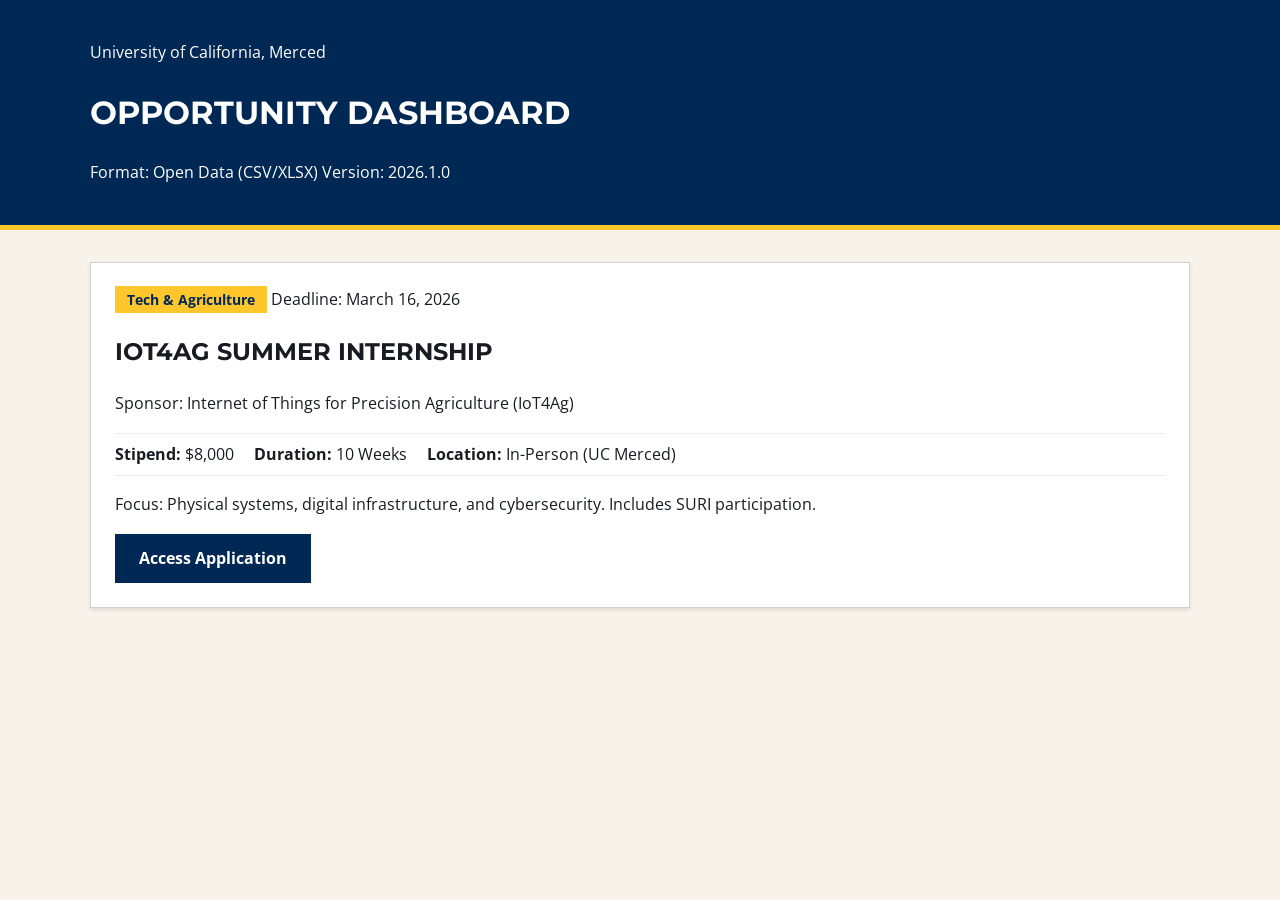
==== template/index.html @ 47c2f77b "Formatted" ====
<!DOCTYPE html>
<html lang="en">
<head>
    <meta charset="UTF-8">
    <meta name="viewport" content="width=device-width, initial-scale=1.0">
    <link rel="stylesheet" href="style.css">
    <link href="https://fonts.googleapis.com/css2?family=Montserrat:wght@700&family=Open+Sans&display=swap" rel="stylesheet">
    <title>UC Merced | Student Opportunity Dashboard</title>
</head>
<body>
    <header class="ucm-header">
        <div class="ucm-container">
            <span class="brand-accent">University of California, Merced</span>
            <h1>Opportunity Dashboard</h1>
            <nav class="metadata-info">
                <span>Format: Open Data (CSV/XLSX)</span>
                <span>Version: 2026.1.0</span>
            </nav>
        </div>
    </header>

    <main class="ucm-container">
        <div id="opportunity-grid">
            <article class="opportunity-card">
                <header class="card-meta">
                    <span class="field-tag">Tech & Agriculture</span>
                    <span class="date-tag">Deadline: March 16, 2026</span>
                </header>
                <h2>IoT4Ag Summer Internship</h2>
                <p class="sponsor-text">Sponsor: Internet of Things for Precision Agriculture (IoT4Ag)</p>
                
                <div class="data-points">
                    <div class="data-item"><strong>Stipend:</strong> $8,000</div>
                    <div class="data-item"><strong>Duration:</strong> 10 Weeks</div>
                    <div class="data-item"><strong>Location:</strong> In-Person (UC Merced)</div>
                </div>

                <p class="description">Focus: Physical systems, digital infrastructure, and cybersecurity. Includes SURI participation.</p>
                <a href="#" class="btn-primary">Access Application</a>
            </article>
        </div>
    </main>
</body>
</html>
---- template/style.css ----
:root {
    --ucm-blue: #002855;
    --ucm-gold: #FFC72C;
    --ucm-tan: #F7F3EB;
    --ucm-white: #FFFFFF;
    --text-primary: #181B21;
}

body {
    background-color: var(--ucm-tan);
    color: var(--text-primary);
    font-family: 'Open Sans', sans-serif;
    line-height: 1.6;
    margin: 0;
}

.ucm-header {
    background-color: var(--ucm-blue);
    color: var(--ucm-white);
    padding: 2.5rem 0;
    border-bottom: 5px solid var(--ucm-gold);
}

.ucm-container {
    width: 90%;
    max-width: 1100px;
    margin: 0 auto;
}

h1, h2 {
    font-family: 'Montserrat', sans-serif;
    text-transform: uppercase;
}

.opportunity-card {
    background: var(--ucm-white);
    border: 1px solid #D1D1D1;
    padding: 1.5rem;
    margin-top: 2rem;
    box-shadow: 0 2px 4px rgba(0,0,0,0.1);
}

.field-tag {
    background: var(--ucm-gold);
    color: var(--ucm-blue);
    padding: 0.25rem 0.75rem;
    font-weight: 700;
    font-size: 0.85rem;
}

.data-points {
    display: flex;
    gap: 20px;
    margin: 1rem 0;
    padding: 0.5rem 0;
    border-top: 1px solid #EEE;
    border-bottom: 1px solid #EEE;
}

.btn-primary {
    display: inline-block;
    background-color: var(--ucm-blue);
    color: white;
    padding: 0.75rem 1.5rem;
    text-decoration: none;
    font-weight: 700;
    transition: background 0.3s ease;
}

.btn-primary:hover {
    background-color: #003d80;
}
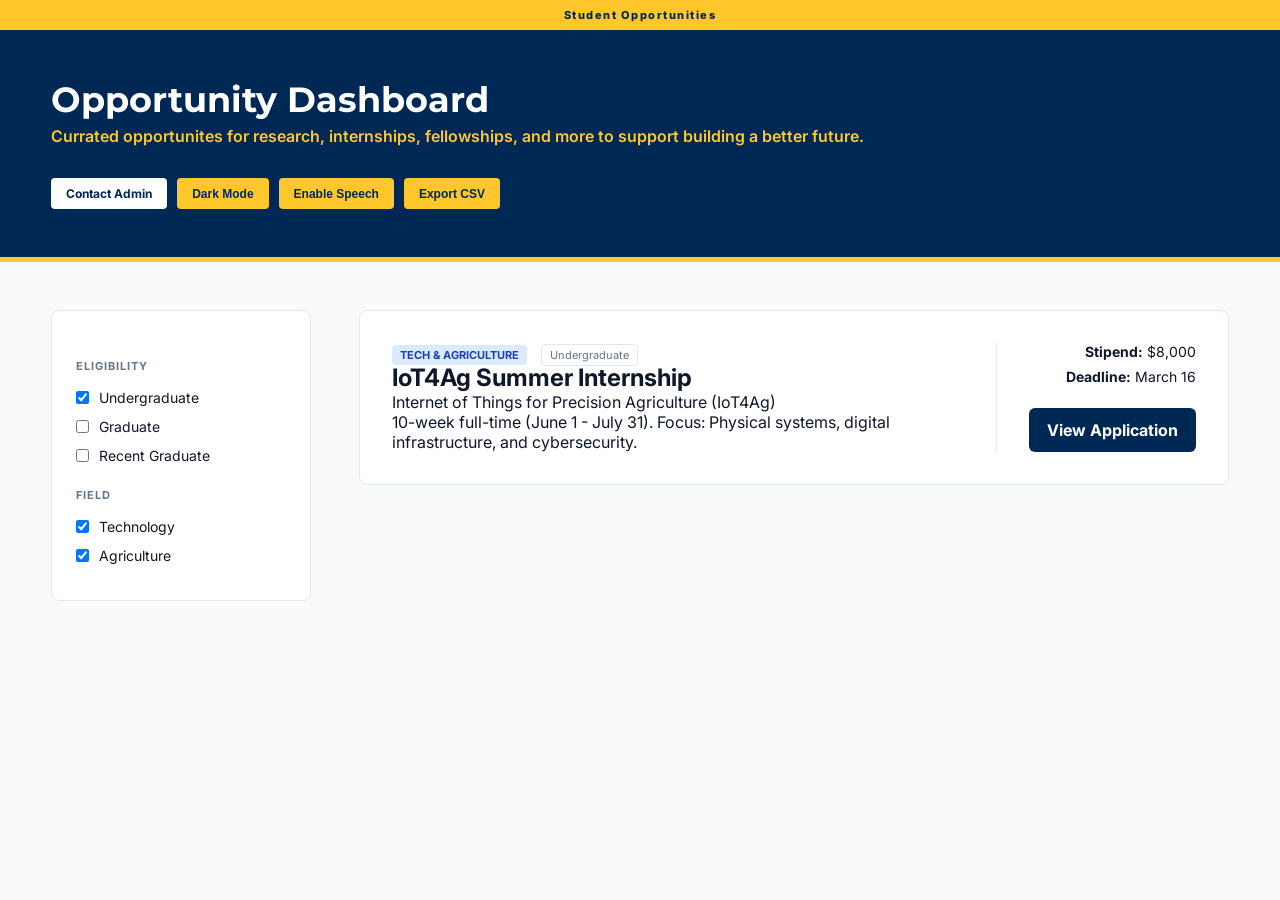
==== commit 39a31bf8: "Added dashboard and preliminary accessability features" ====
--- a/template/index.html
+++ b/template/index.html
@@ -4,41 +4,62 @@
     <meta charset="UTF-8">
     <meta name="viewport" content="width=device-width, initial-scale=1.0">
     <link rel="stylesheet" href="style.css">
-    <link href="https://fonts.googleapis.com/css2?family=Montserrat:wght@700&family=Open+Sans&display=swap" rel="stylesheet">
-    <title>UC Merced | Student Opportunity Dashboard</title>
+    <link href="https://fonts.googleapis.com/css2?family=Inter:wght@400;500;600;700&family=Montserrat:wght@700&display=swap" rel="stylesheet">
+    <title>Opportunity Dashboard | 2026</title>
 </head>
 <body>
-    <header class="ucm-header">
-        <div class="ucm-container">
-            <span class="brand-accent">University of California, Merced</span>
-            <h1>Opportunity Dashboard</h1>
-            <nav class="metadata-info">
-                <span>Format: Open Data (CSV/XLSX)</span>
-                <span>Version: 2026.1.0</span>
-            </nav>
+    <div class="logo-bar">Student Opportunities</div>
+
+    <header class="ucm-hero-block">
+        <div class="container hero-flex">
+            <div class="title-section">
+                <h1>Opportunity Dashboard</h1>
+                <p class="curated-text">Currated opportunites for research, internships, fellowships, and more to support building a better future.</p>
+            </div>
+            <div class="a11y-toolbar">
+                <a href="mailto:admin@ucmerced.edu" class="btn-a11y contact-btn">Contact Admin</a>
+                <button onclick="toggleDarkMode()" id="theme-btn" class="btn-a11y">Dark Mode</button>
+                <button onclick="toggleSpeech()" id="speech-btn" class="btn-a11y">Enable Speech</button>
+                <button onclick="exportToCSV()" class="btn-a11y">Export CSV</button>
+            </div>
         </div>
     </header>
 
-    <main class="ucm-container">
-        <div id="opportunity-grid">
-            <article class="opportunity-card">
-                <header class="card-meta">
-                    <span class="field-tag">Tech & Agriculture</span>
-                    <span class="date-tag">Deadline: March 16, 2026</span>
-                </header>
-                <h2>IoT4Ag Summer Internship</h2>
-                <p class="sponsor-text">Sponsor: Internet of Things for Precision Agriculture (IoT4Ag)</p>
-                
-                <div class="data-points">
-                    <div class="data-item"><strong>Stipend:</strong> $8,000</div>
-                    <div class="data-item"><strong>Duration:</strong> 10 Weeks</div>
-                    <div class="data-item"><strong>Location:</strong> In-Person (UC Merced)</div>
+    <div class="container dashboard-wrapper">
+        <aside class="filter-card">
+            <h2 class="filter-title">Eligibility</h2>
+            <div class="filter-group">
+                <label class="checkbox-item"><input type="checkbox" checked> Undergraduate</label>
+                <label class="checkbox-item"><input type="checkbox"> Graduate</label>
+                <label class="checkbox-item"><input type="checkbox"> Recent Graduate</label>
+            </div>
+            <h2 class="filter-title">Field</h2>
+            <div class="filter-group">
+                <label class="checkbox-item"><input type="checkbox" checked> Technology</label>
+                <label class="checkbox-item"><input type="checkbox" checked> Agriculture</label>
+            </div>
+        </aside>
+
+        <main class="dashboard-grid" id="opportunity-grid">
+            <article class="listing-item">
+                <div class="listing-content">
+                    <header class="card-meta">
+                        <span class="badge-field">Tech & Agriculture</span>
+                        <span class="badge-eligibility">Undergraduate</span>
+                    </header>
+                    <h2>IoT4Ag Summer Internship</h2>
+                    <p class="sponsor-text">Internet of Things for Precision Agriculture (IoT4Ag)</p>
+                    <p class="description">10-week full-time (June 1 - July 31). Focus: Physical systems, digital infrastructure, and cybersecurity.</p>
                 </div>
+                <div class="listing-stats">
+                    <div class="stat-box"><strong>Stipend:</strong> $8,000</div>
+                    <div class="stat-box"><strong>Deadline:</strong> March 16</div>
+                    <a href="https://docs.google.com/forms/d/e/1FAIpQLSdj4mJHtILeo9b-ul_5t8roi2idBShMqdCRdTpRMwnGfNZ5-Q/viewform" class="btn-primary" target="_blank">View Application</a>
+                </div>
+            </article>
+        </main>
+    </div>
 
-                <p class="description">Focus: Physical systems, digital infrastructure, and cybersecurity. Includes SURI participation.</p>
-                <a href="#" class="btn-primary">Access Application</a>
-            </article>
-        </div>
-    </main>
+    <script src="app.js"></script>
 </body>
-</html>
+</html>
--- a/template/style.css
+++ b/template/style.css
@@ -1,72 +1,135 @@
 :root {
-    --ucm-blue: #002855;
-    --ucm-gold: #FFC72C;
-    --ucm-tan: #F7F3EB;
-    --ucm-white: #FFFFFF;
-    --text-primary: #181B21;
+    --u-blue: #002855;
+    --u-gold: #FFC72C;
+    --bg-page: #F8FAFC;
+    --white: #FFFFFF;
+    --text: #0F172A;
+    --border: #E2E8F0;
 }
 
-body {
-    background-color: var(--ucm-tan);
-    color: var(--text-primary);
-    font-family: 'Open Sans', sans-serif;
-    line-height: 1.6;
-    margin: 0;
+body.dark-mode {
+    --bg-page: #0B0E14;
+    --white: #1C2128;
+    --text: #F8FAFC;
+    --border: #30363D;
 }
 
-.ucm-header {
-    background-color: var(--ucm-blue);
-    color: var(--ucm-white);
-    padding: 2.5rem 0;
-    border-bottom: 5px solid var(--ucm-gold);
-}
+* { box-sizing: border-box; margin: 0; padding: 0; }
 
-.ucm-container {
-    width: 90%;
-    max-width: 1100px;
-    margin: 0 auto;
-}
-
-h1, h2 {
-    font-family: 'Montserrat', sans-serif;
-    text-transform: uppercase;
-}
-
-.opportunity-card {
-    background: var(--ucm-white);
-    border: 1px solid #D1D1D1;
-    padding: 1.5rem;
-    margin-top: 2rem;
-    box-shadow: 0 2px 4px rgba(0,0,0,0.1);
-}
-
-.field-tag {
-    background: var(--ucm-gold);
-    color: var(--ucm-blue);
-    padding: 0.25rem 0.75rem;
-    font-weight: 700;
-    font-size: 0.85rem;
-}
-
-.data-points {
-    display: flex;
-    gap: 20px;
-    margin: 1rem 0;
-    padding: 0.5rem 0;
-    border-top: 1px solid #EEE;
-    border-bottom: 1px solid #EEE;
-}
-
-.btn-primary {
-    display: inline-block;
-    background-color: var(--ucm-blue);
-    color: white;
-    padding: 0.75rem 1.5rem;
-    text-decoration: none;
-    font-weight: 700;
+body {
+    font-family: 'Inter', sans-serif;
+    background-color: var(--bg-page);
+    color: var(--text);
     transition: background 0.3s ease;
 }
 
-.btn-primary:hover {
-    background-color: #003d80;
+.logo-bar {
+    background: var(--u-gold);
+    color: var(--u-blue);
+    padding: 8px 5%;
+    font-size: 11px;
+    font-weight: 800;
+    letter-spacing: 1.5px;
+    text-align: center;
 }
+
+.ucm-hero-block {
+    background: var(--u-blue);
+    color: white;
+    padding: 3rem 0;
+    border-bottom: 5px solid var(--u-gold);
+}
+
+.container { width: 92%; max-width: 1300px; margin: 0 auto; }
+
+.hero-flex {
+    display: flex;
+    justify-content: space-between;
+    align-items: flex-end;
+    flex-wrap: wrap;
+    gap: 2rem;
+}
+
+.title-section h1 { font-family: 'Montserrat', sans-serif; font-size: 2.2rem; margin: 0; }
+.curated-text { color: var(--u-gold); font-weight: 600; margin-top: 5px; }
+
+.a11y-toolbar { display: flex; gap: 10px; flex-wrap: wrap; }
+
+.btn-a11y {
+    background: var(--u-gold);
+    color: var(--u-blue);
+    border: none;
+    padding: 8px 15px;
+    font-weight: 700;
+    font-size: 0.75rem;
+    border-radius: 4px;
+    cursor: pointer;
+    text-decoration: none;
+}
+
+.contact-btn { background: white; }
+
+.dashboard-wrapper {
+    display: flex;
+    flex-direction: column;
+    gap: 3rem;
+    padding: 3rem 0;
+}
+
+@media (min-width: 992px) {
+    .dashboard-wrapper { flex-direction: row; align-items: flex-start; }
+}
+
+.filter-card {
+    background: var(--white);
+    border: 1px solid var(--border);
+    padding: 1.5rem;
+    border-radius: 8px;
+    flex: 0 0 260px;
+    position: sticky;
+    top: 20px;
+}
+
+.filter-title {
+    font-size: 11px;
+    text-transform: uppercase;
+    letter-spacing: 1px;
+    color: #64748B;
+    margin: 1.5rem 0 1rem;
+}
+
+.checkbox-item { display: flex; align-items: center; gap: 10px; margin-bottom: 12px; font-size: 14px; cursor: pointer; }
+
+/* EA-Style Listing Item */
+.listing-item {
+    background: var(--white);
+    border: 1px solid var(--border);
+    border-radius: 8px;
+    padding: 2rem;
+    margin-bottom: 1.5rem;
+    display: flex;
+    justify-content: space-between;
+    transition: transform 0.2s, box-shadow 0.2s;
+}
+
+.listing-item:hover { transform: translateY(-2px); box-shadow: 0 10px 15px -3px rgba(0,0,0,0.1); border-color: var(--u-gold); }
+
+.listing-content { flex: 1; padding-right: 2rem; }
+
+.badge-field { background: #DBEAFE; color: #1E40AF; padding: 3px 8px; border-radius: 4px; font-size: 11px; font-weight: 700; text-transform: uppercase; }
+.badge-eligibility { border: 1px solid var(--border); color: #64748B; padding: 3px 8px; border-radius: 4px; font-size: 11px; margin-left: 10px; }
+
+.listing-stats { flex: 0 0 200px; text-align: right; border-left: 1px solid var(--border); padding-left: 2rem; display: flex; flex-direction: column; justify-content: center; }
+
+.stat-box { font-size: 14px; margin-bottom: 8px; }
+
+.btn-primary {
+    background: var(--u-blue);
+    color: white;
+    text-decoration: none;
+    padding: 12px;
+    text-align: center;
+    border-radius: 6px;
+    font-weight: 700;
+    margin-top: 15px;
+}
